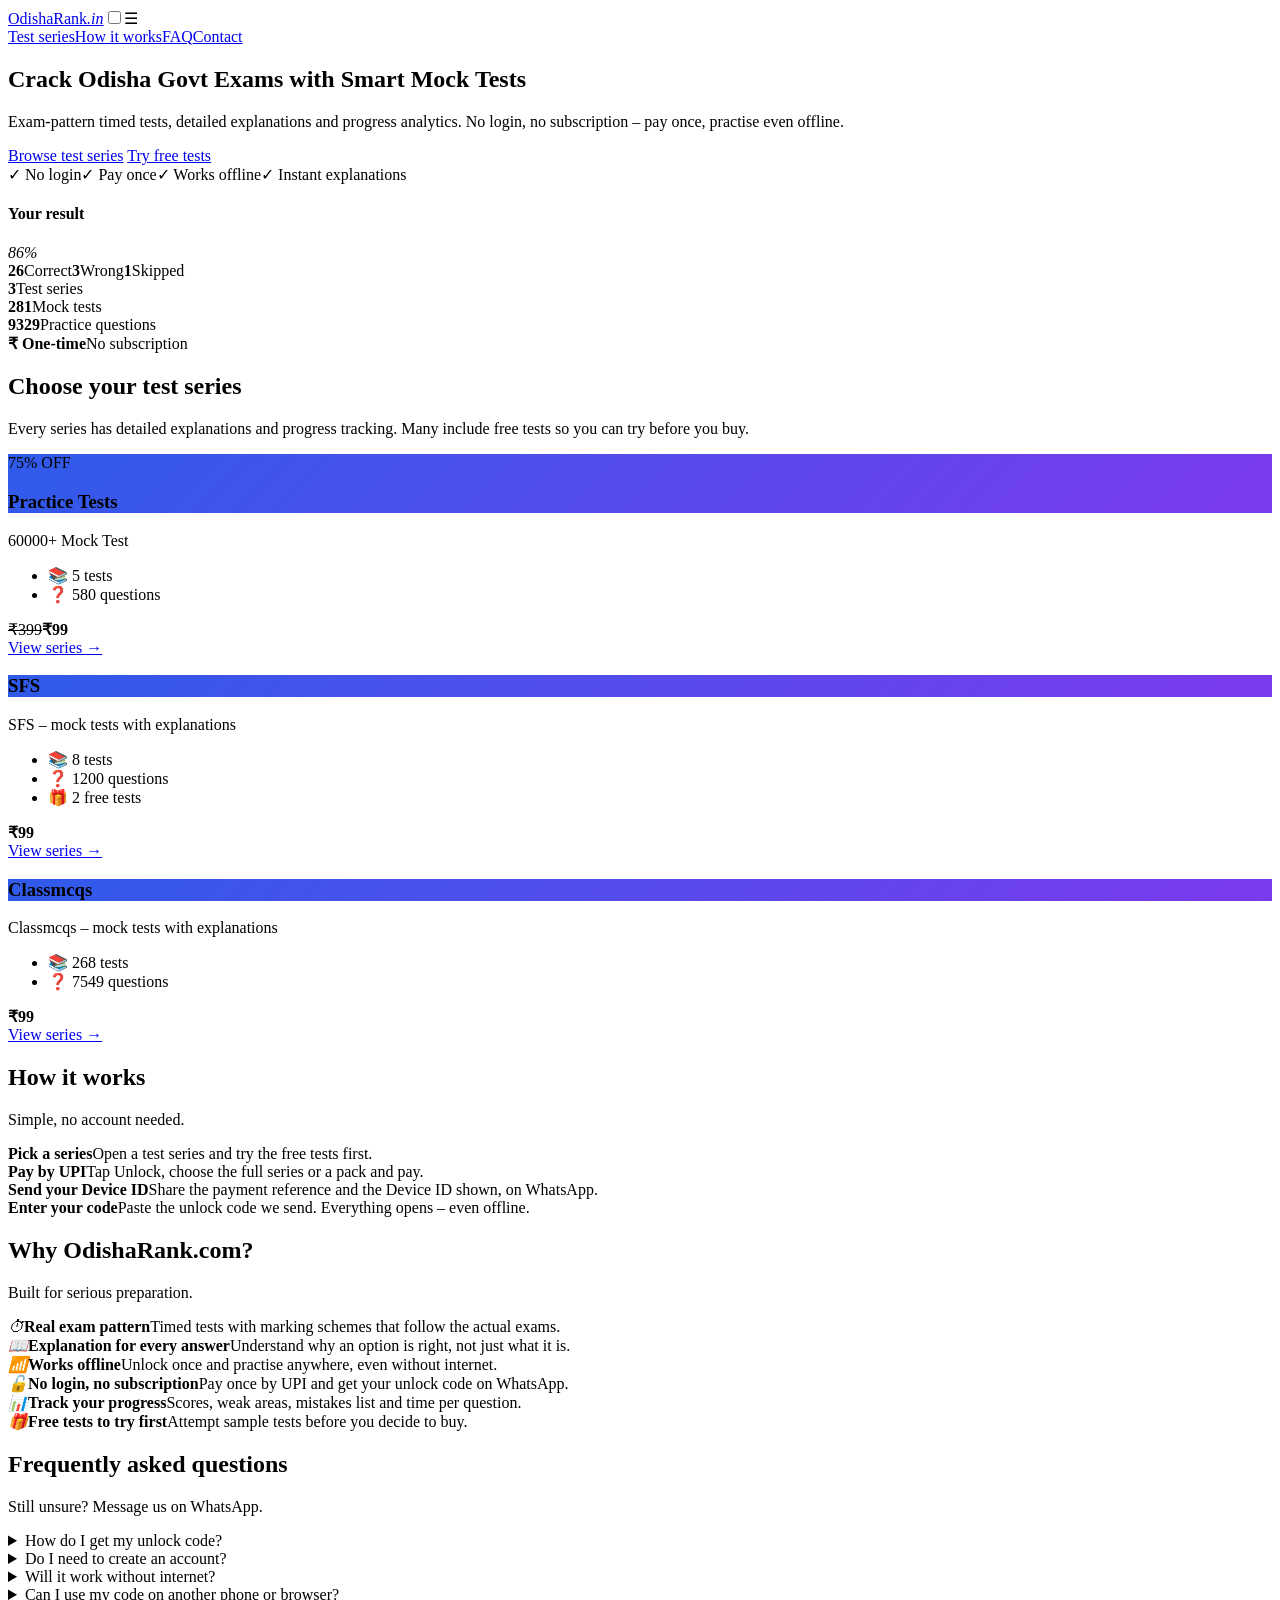
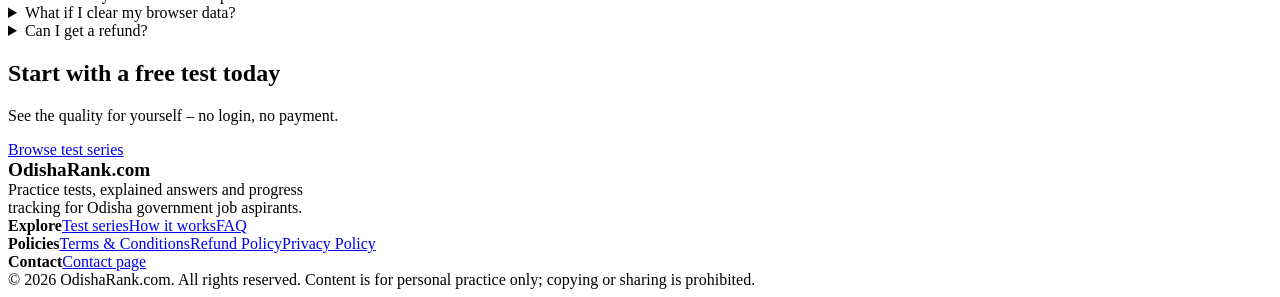
==== mocks/index.html @ e0d465cf "Create index.html" ====
<!DOCTYPE html><html lang="en"><head><meta charset="utf-8"><meta name="viewport" content="width=device-width,initial-scale=1"><title>OdishaRank.com – Mock tests for Odisha government exams</title><meta name="description" content="Exam-pattern timed tests, detailed explanations and progress analytics. No login, no subscription – pay once, practise even offline."><link rel="canonical" href="https://OdishaRank.com/"><meta property="og:title" content="OdishaRank.com – Mock tests for Odisha government exams"><meta property="og:description" content="Exam-pattern timed tests, detailed explanations and progress analytics. No login, no subscription – pay once, practise even offline."><meta property="og:type" content="website"><meta property="og:site_name" content="OdishaRank.com"><meta name="theme-color" content="#17327a"><link rel="stylesheet" href="assets/site.css"></head><body><header class="hd"><div class="wrap hdin"><a class="logo" href="index.html"><span>OdishaRank<em>.in</em></span></a><input type="checkbox" id="mn" class="mn"><label for="mn" class="burger">☰</label><nav class="nav"><a href="index.html#courses">Test series</a><a href="index.html#how">How it works</a><a href="index.html#faq">FAQ</a><a href="contact.html">Contact</a></nav></div></header><section class="hero"><div class="wrap"><div><h1>Crack Odisha Govt Exams with Smart Mock Tests</h1><p>Exam-pattern timed tests, detailed explanations and progress analytics. No login, no subscription – pay once, practise even offline.</p><a class="btn a" href="#courses">Browse test series</a> <a class="btn o" href="#courses">Try free tests</a><div class="chips"><span>✓ No login</span><span>✓ Pay once</span><span>✓ Works offline</span><span>✓ Instant explanations</span></div></div><div class="mock" aria-hidden="true"><h4>Your result</h4><div class="ring"><i>86%</i></div><div class="row"><span><b>26</b>Correct</span><span><b>3</b>Wrong</span><span><b>1</b>Skipped</span></div><div class="bars"><i style="height:50%"></i><i style="height:80%"></i><i class="x" style="height:60%"></i><i style="height:90%"></i><i style="height:40%"></i><i style="height:70%"></i><i class="x" style="height:55%"></i><i style="height:85%"></i><i style="height:65%"></i></div></div></div></section><div class="stats"><div class="wrap"><div><b>3</b><span>Test series</span></div><div><b>281</b><span>Mock tests</span></div><div><b>9329</b><span>Practice questions</span></div><div><b>₹ One-time</b><span>No subscription</span></div></div></div><section class="s" id="courses"><div class="wrap"><h2>Choose your test series</h2><p class="sub">Every series has detailed explanations and progress tracking. Many include free tests so you can try before you buy.</p><div class="grid" id="grid"><article class="bk" data-cat=""><div class="bkh" style="background:linear-gradient(135deg,#2f5bea,#7c3aed)"><div class="rib">75% OFF</div><h3>Practice Tests</h3></div><div class="bkb"><p>60000+ Mock Test</p><ul class="meta"><li>📚 5 tests</li><li>❓ 580 questions</li></ul><div class="bkf"><div class="pr"><s>₹399</s><b>₹99</b></div><a class="btn" href="tests/practice-tests.html">View series →</a></div></div></article><article class="bk" data-cat=""><div class="bkh" style="background:linear-gradient(135deg,#2f5bea,#7c3aed)"><h3>SFS</h3></div><div class="bkb"><p>SFS – mock tests with explanations</p><ul class="meta"><li>📚 8 tests</li><li>❓ 1200 questions</li><li>🎁 2 free tests</li></ul><div class="bkf"><div class="pr"><b>₹99</b></div><a class="btn" href="tests/sfs.html">View series →</a></div></div></article><article class="bk" data-cat=""><div class="bkh" style="background:linear-gradient(135deg,#2f5bea,#7c3aed)"><h3>Classmcqs</h3></div><div class="bkb"><p>Classmcqs – mock tests with explanations</p><ul class="meta"><li>📚 268 tests</li><li>❓ 7549 questions</li></ul><div class="bkf"><div class="pr"><b>₹99</b></div><a class="btn" href="tests/classmcqs.html">View series →</a></div></div></article></div></div></section><section class="s g" id="how"><div class="wrap"><h2>How it works</h2><p class="sub">Simple, no account needed.</p><div class="steps"><div class="step"><b>Pick a series</b><span>Open a test series and try the free tests first.</span></div><div class="step"><b>Pay by UPI</b><span>Tap Unlock, choose the full series or a pack and pay.</span></div><div class="step"><b>Send your Device ID</b><span>Share the payment reference and the Device ID shown, on WhatsApp.</span></div><div class="step"><b>Enter your code</b><span>Paste the unlock code we send. Everything opens – even offline.</span></div></div></div></section><section class="s"><div class="wrap"><h2>Why OdishaRank.com?</h2><p class="sub">Built for serious preparation.</p><div class="why"><div class="wy"><i>⏱</i><b>Real exam pattern</b><span>Timed tests with marking schemes that follow the actual exams.</span></div><div class="wy"><i>📖</i><b>Explanation for every answer</b><span>Understand why an option is right, not just what it is.</span></div><div class="wy"><i>📶</i><b>Works offline</b><span>Unlock once and practise anywhere, even without internet.</span></div><div class="wy"><i>🔓</i><b>No login, no subscription</b><span>Pay once by UPI and get your unlock code on WhatsApp.</span></div><div class="wy"><i>📊</i><b>Track your progress</b><span>Scores, weak areas, mistakes list and time per question.</span></div><div class="wy"><i>🎁</i><b>Free tests to try first</b><span>Attempt sample tests before you decide to buy.</span></div></div></div></section><section class="s g" id="faq"><div class="wrap" style="max-width:820px"><h2>Frequently asked questions</h2><p class="sub">Still unsure? Message us on WhatsApp.</p><details class="fq"><summary>How do I get my unlock code?</summary><p>Open a test series, tap Unlock, pay by UPI and send us the payment reference together with the Device ID shown on screen. We send your unlock code on WhatsApp.</p></details><details class="fq"><summary>Do I need to create an account?</summary><p>No. There is no login. Your progress is saved on your own device and browser.</p></details><details class="fq"><summary>Will it work without internet?</summary><p>Yes. After you unlock once, the tests work offline on that device.</p></details><details class="fq"><summary>Can I use my code on another phone or browser?</summary><p>Each code is made for one device and browser (the Device ID shown when you tap Unlock). If you change your phone, contact us on WhatsApp.</p></details><details class="fq"><summary>What if I clear my browser data?</summary><p>Your Device ID can change when browser data is cleared. Message us your new Device ID and we will help you restore access.</p></details><details class="fq"><summary>Can I get a refund?</summary><p>Please read our Refund Policy. In short: digital products are non-refundable once the code is delivered, but if a code does not work we will fix it or refund you.</p></details></div></section><section class="cta"><h2>Start with a free test today</h2><p>See the quality for yourself – no login, no payment.</p><a class="btn a" href="#courses">Browse test series</a></section><footer class="ft"><div class="wrap"><div class="cols"><div style="max-width:320px"><b style="font-size:1.2rem">OdishaRank.com</b><p style="margin:0">Practice tests, explained answers and progress tracking for Odisha government job aspirants.</p></div><div><b>Explore</b><a href="index.html#courses">Test series</a><a href="index.html#how">How it works</a><a href="index.html#faq">FAQ</a></div><div><b>Policies</b><a href="terms.html">Terms &amp; Conditions</a><a href="refund.html">Refund Policy</a><a href="privacy.html">Privacy Policy</a></div><div><b>Contact</b><a href="contact.html">Contact page</a></div></div><div class="copy">© 2026 OdishaRank.com. All rights reserved. Content is for personal practice only; copying or sharing is prohibited.</div></div></footer><script>var g=document.getElementById("cats");if(g)g.onclick=function(e){var c=e.target.getAttribute("data-c");if(c===null)return;[].forEach.call(g.children,function(b){b.className=b===e.target?"on":""});[].forEach.call(document.querySelectorAll("#grid .bk"),function(k){k.style.display=(!c||k.getAttribute("data-cat")===c)?"":"none"})};</script></body></html>
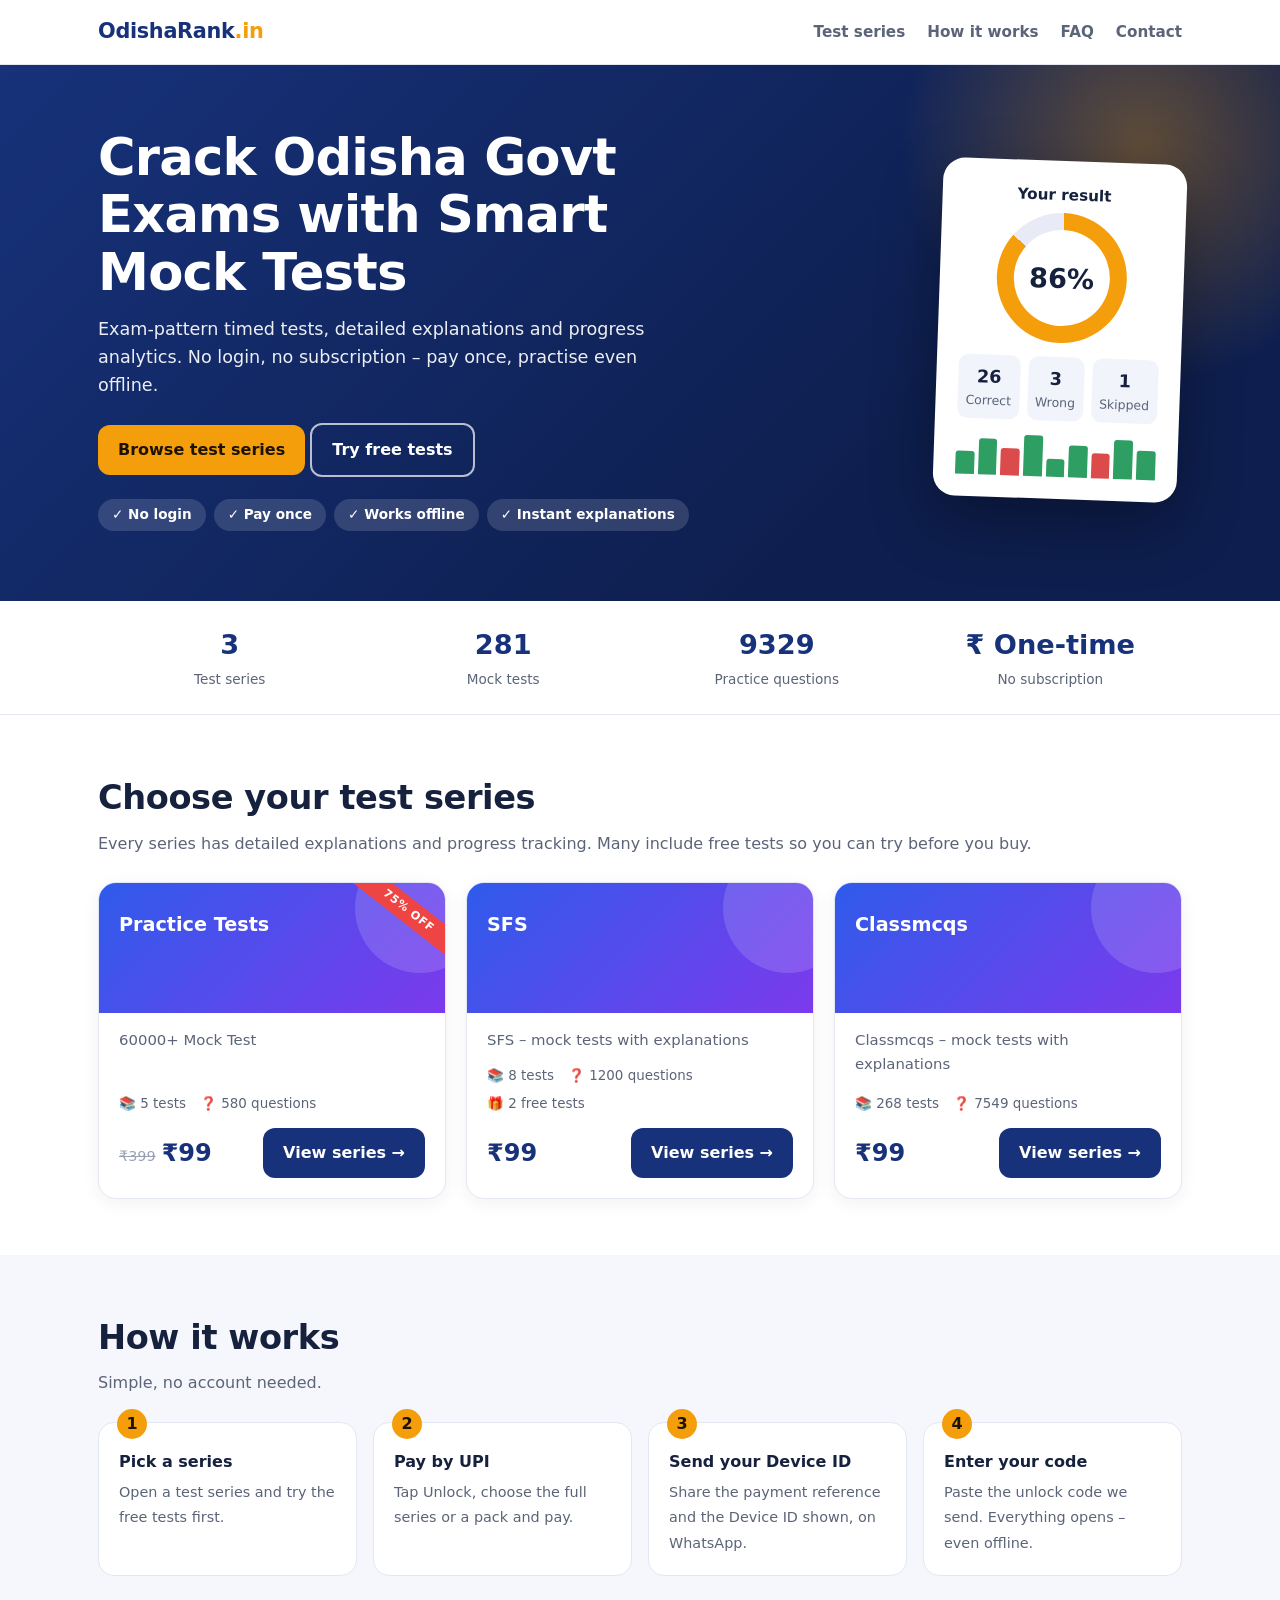
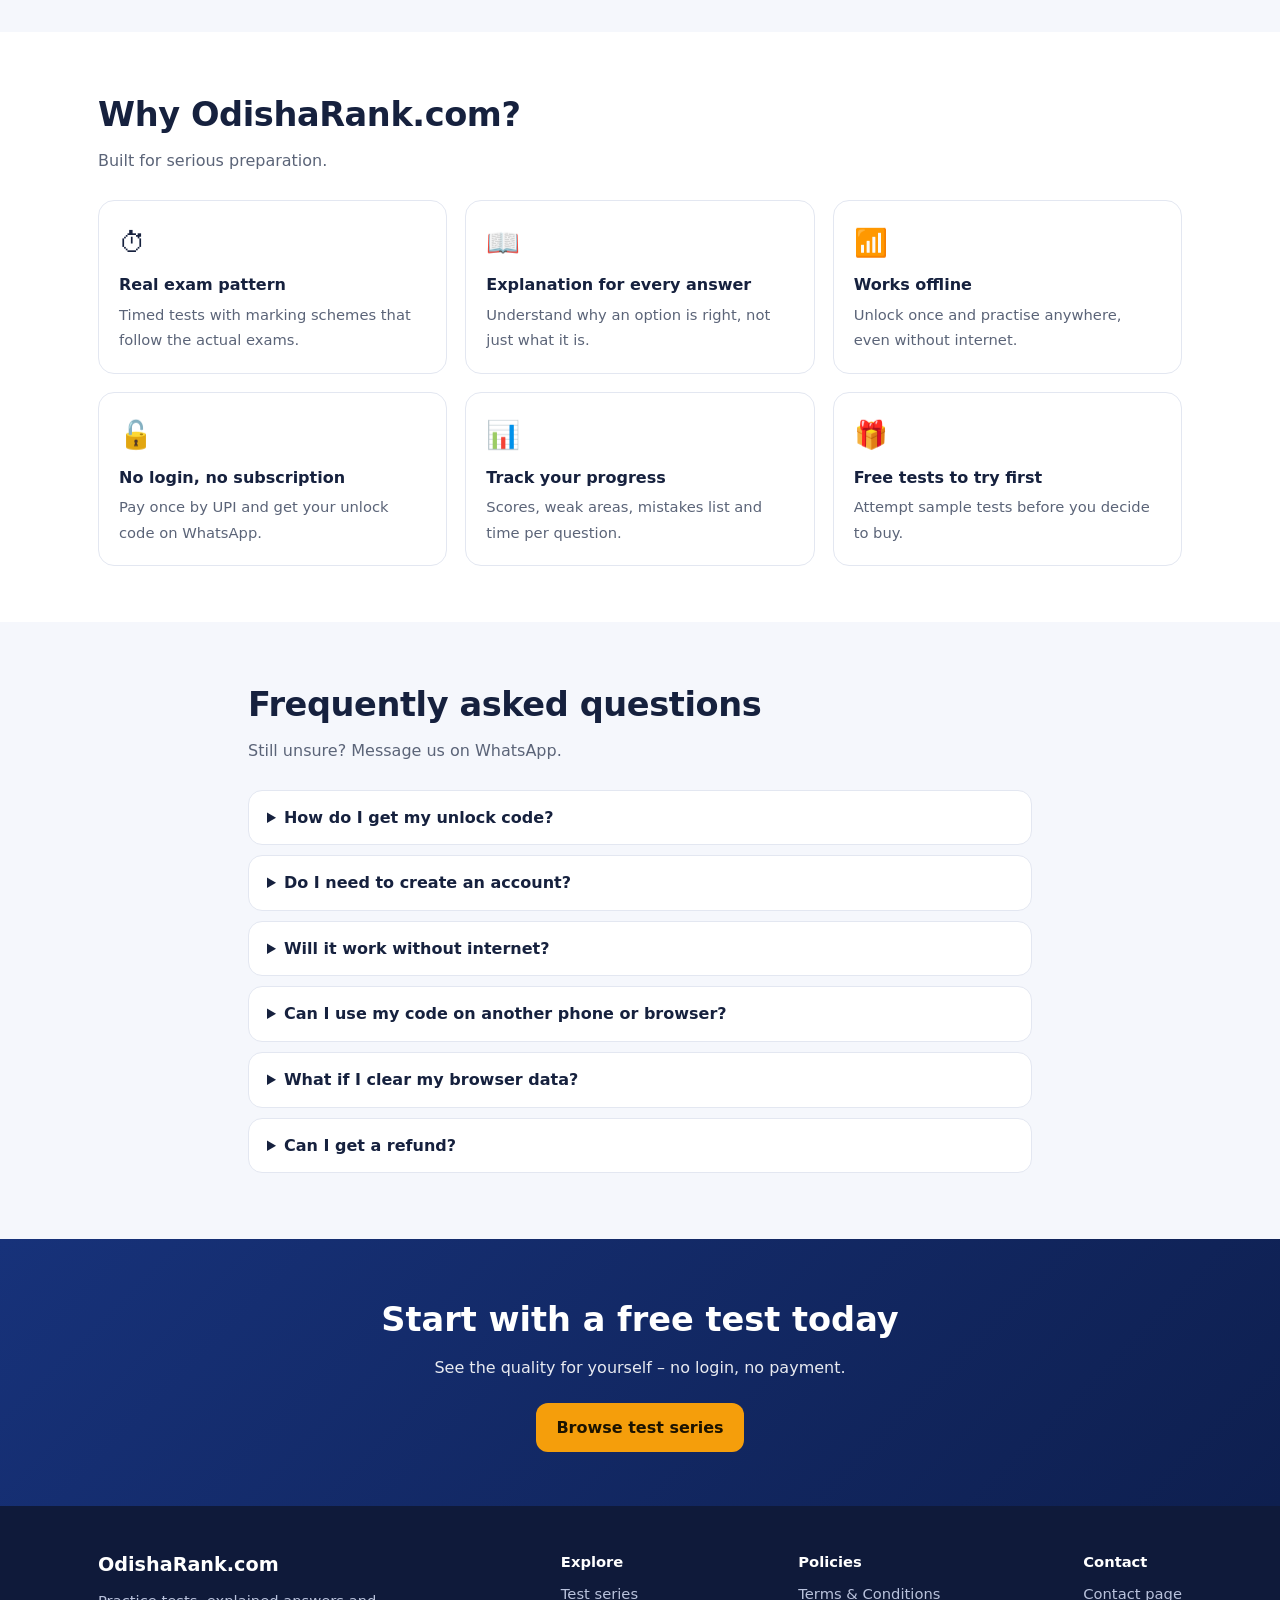
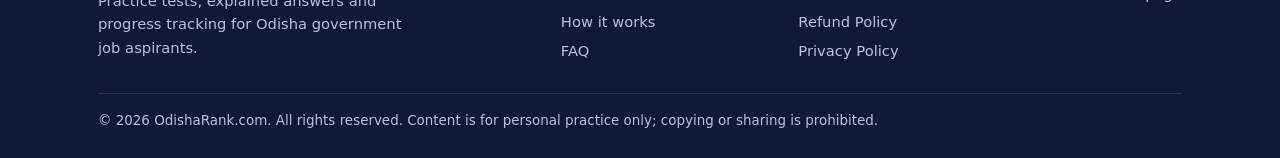
==== commit 0bde4830: "Add files via upload" ====
--- a/mocks/index.html
+++ b/mocks/index.html
@@ -1 +1 @@
-<!DOCTYPE html><html lang="en"><head><meta charset="utf-8"><meta name="viewport" content="width=device-width,initial-scale=1"><title>OdishaRank.com – Mock tests for Odisha government exams</title><meta name="description" content="Exam-pattern timed tests, detailed explanations and progress analytics. No login, no subscription – pay once, practise even offline."><link rel="canonical" href="https://OdishaRank.com/"><meta property="og:title" content="OdishaRank.com – Mock tests for Odisha government exams"><meta property="og:description" content="Exam-pattern timed tests, detailed explanations and progress analytics. No login, no subscription – pay once, practise even offline."><meta property="og:type" content="website"><meta property="og:site_name" content="OdishaRank.com"><meta name="theme-color" content="#17327a"><link rel="stylesheet" href="assets/site.css"></head><body><header class="hd"><div class="wrap hdin"><a class="logo" href="index.html"><span>OdishaRank<em>.in</em></span></a><input type="checkbox" id="mn" class="mn"><label for="mn" class="burger">☰</label><nav class="nav"><a href="index.html#courses">Test series</a><a href="index.html#how">How it works</a><a href="index.html#faq">FAQ</a><a href="contact.html">Contact</a></nav></div></header><section class="hero"><div class="wrap"><div><h1>Crack Odisha Govt Exams with Smart Mock Tests</h1><p>Exam-pattern timed tests, detailed explanations and progress analytics. No login, no subscription – pay once, practise even offline.</p><a class="btn a" href="#courses">Browse test series</a> <a class="btn o" href="#courses">Try free tests</a><div class="chips"><span>✓ No login</span><span>✓ Pay once</span><span>✓ Works offline</span><span>✓ Instant explanations</span></div></div><div class="mock" aria-hidden="true"><h4>Your result</h4><div class="ring"><i>86%</i></div><div class="row"><span><b>26</b>Correct</span><span><b>3</b>Wrong</span><span><b>1</b>Skipped</span></div><div class="bars"><i style="height:50%"></i><i style="height:80%"></i><i class="x" style="height:60%"></i><i style="height:90%"></i><i style="height:40%"></i><i style="height:70%"></i><i class="x" style="height:55%"></i><i style="height:85%"></i><i style="height:65%"></i></div></div></div></section><div class="stats"><div class="wrap"><div><b>3</b><span>Test series</span></div><div><b>281</b><span>Mock tests</span></div><div><b>9329</b><span>Practice questions</span></div><div><b>₹ One-time</b><span>No subscription</span></div></div></div><section class="s" id="courses"><div class="wrap"><h2>Choose your test series</h2><p class="sub">Every series has detailed explanations and progress tracking. Many include free tests so you can try before you buy.</p><div class="grid" id="grid"><article class="bk" data-cat=""><div class="bkh" style="background:linear-gradient(135deg,#2f5bea,#7c3aed)"><div class="rib">75% OFF</div><h3>Practice Tests</h3></div><div class="bkb"><p>60000+ Mock Test</p><ul class="meta"><li>📚 5 tests</li><li>❓ 580 questions</li></ul><div class="bkf"><div class="pr"><s>₹399</s><b>₹99</b></div><a class="btn" href="tests/practice-tests.html">View series →</a></div></div></article><article class="bk" data-cat=""><div class="bkh" style="background:linear-gradient(135deg,#2f5bea,#7c3aed)"><h3>SFS</h3></div><div class="bkb"><p>SFS – mock tests with explanations</p><ul class="meta"><li>📚 8 tests</li><li>❓ 1200 questions</li><li>🎁 2 free tests</li></ul><div class="bkf"><div class="pr"><b>₹99</b></div><a class="btn" href="tests/sfs.html">View series →</a></div></div></article><article class="bk" data-cat=""><div class="bkh" style="background:linear-gradient(135deg,#2f5bea,#7c3aed)"><h3>Classmcqs</h3></div><div class="bkb"><p>Classmcqs – mock tests with explanations</p><ul class="meta"><li>📚 268 tests</li><li>❓ 7549 questions</li></ul><div class="bkf"><div class="pr"><b>₹99</b></div><a class="btn" href="tests/classmcqs.html">View series →</a></div></div></article></div></div></section><section class="s g" id="how"><div class="wrap"><h2>How it works</h2><p class="sub">Simple, no account needed.</p><div class="steps"><div class="step"><b>Pick a series</b><span>Open a test series and try the free tests first.</span></div><div class="step"><b>Pay by UPI</b><span>Tap Unlock, choose the full series or a pack and pay.</span></div><div class="step"><b>Send your Device ID</b><span>Share the payment reference and the Device ID shown, on WhatsApp.</span></div><div class="step"><b>Enter your code</b><span>Paste the unlock code we send. Everything opens – even offline.</span></div></div></div></section><section class="s"><div class="wrap"><h2>Why OdishaRank.com?</h2><p class="sub">Built for serious preparation.</p><div class="why"><div class="wy"><i>⏱</i><b>Real exam pattern</b><span>Timed tests with marking schemes that follow the actual exams.</span></div><div class="wy"><i>📖</i><b>Explanation for every answer</b><span>Understand why an option is right, not just what it is.</span></div><div class="wy"><i>📶</i><b>Works offline</b><span>Unlock once and practise anywhere, even without internet.</span></div><div class="wy"><i>🔓</i><b>No login, no subscription</b><span>Pay once by UPI and get your unlock code on WhatsApp.</span></div><div class="wy"><i>📊</i><b>Track your progress</b><span>Scores, weak areas, mistakes list and time per question.</span></div><div class="wy"><i>🎁</i><b>Free tests to try first</b><span>Attempt sample tests before you decide to buy.</span></div></div></div></section><section class="s g" id="faq"><div class="wrap" style="max-width:820px"><h2>Frequently asked questions</h2><p class="sub">Still unsure? Message us on WhatsApp.</p><details class="fq"><summary>How do I get my unlock code?</summary><p>Open a test series, tap Unlock, pay by UPI and send us the payment reference together with the Device ID shown on screen. We send your unlock code on WhatsApp.</p></details><details class="fq"><summary>Do I need to create an account?</summary><p>No. There is no login. Your progress is saved on your own device and browser.</p></details><details class="fq"><summary>Will it work without internet?</summary><p>Yes. After you unlock once, the tests work offline on that device.</p></details><details class="fq"><summary>Can I use my code on another phone or browser?</summary><p>Each code is made for one device and browser (the Device ID shown when you tap Unlock). If you change your phone, contact us on WhatsApp.</p></details><details class="fq"><summary>What if I clear my browser data?</summary><p>Your Device ID can change when browser data is cleared. Message us your new Device ID and we will help you restore access.</p></details><details class="fq"><summary>Can I get a refund?</summary><p>Please read our Refund Policy. In short: digital products are non-refundable once the code is delivered, but if a code does not work we will fix it or refund you.</p></details></div></section><section class="cta"><h2>Start with a free test today</h2><p>See the quality for yourself – no login, no payment.</p><a class="btn a" href="#courses">Browse test series</a></section><footer class="ft"><div class="wrap"><div class="cols"><div style="max-width:320px"><b style="font-size:1.2rem">OdishaRank.com</b><p style="margin:0">Practice tests, explained answers and progress tracking for Odisha government job aspirants.</p></div><div><b>Explore</b><a href="index.html#courses">Test series</a><a href="index.html#how">How it works</a><a href="index.html#faq">FAQ</a></div><div><b>Policies</b><a href="terms.html">Terms &amp; Conditions</a><a href="refund.html">Refund Policy</a><a href="privacy.html">Privacy Policy</a></div><div><b>Contact</b><a href="contact.html">Contact page</a></div></div><div class="copy">© 2026 OdishaRank.com. All rights reserved. Content is for personal practice only; copying or sharing is prohibited.</div></div></footer><script>var g=document.getElementById("cats");if(g)g.onclick=function(e){var c=e.target.getAttribute("data-c");if(c===null)return;[].forEach.call(g.children,function(b){b.className=b===e.target?"on":""});[].forEach.call(document.querySelectorAll("#grid .bk"),function(k){k.style.display=(!c||k.getAttribute("data-cat")===c)?"":"none"})};</script></body></html>
+<!DOCTYPE html><html lang="en"><head><meta charset="utf-8"><meta name="viewport" content="width=device-width,initial-scale=1"><title>OdishaRank.com – Mock tests for Odisha government exams</title><meta name="description" content="Exam-pattern timed tests, detailed explanations and progress analytics. No login, no subscription – pay once, practise even offline."><link rel="canonical" href="https://OdishaRank.com/"><meta property="og:title" content="OdishaRank.com – Mock tests for Odisha government exams"><meta property="og:description" content="Exam-pattern timed tests, detailed explanations and progress analytics. No login, no subscription – pay once, practise even offline."><meta property="og:type" content="website"><meta property="og:site_name" content="OdishaRank.com"><meta name="theme-color" content="#17327a"><link rel="stylesheet" href="assets/site.css"></head><body><header class="hd"><div class="wrap hdin"><a class="logo" href="index.html"><span>OdishaRank<em>.in</em></span></a><input type="checkbox" id="mn" class="mn"><label for="mn" class="burger">☰</label><nav class="nav"><a href="index.html#courses">Test series</a><a href="index.html#how">How it works</a><a href="index.html#faq">FAQ</a><a href="contact.html">Contact</a></nav></div></header><section class="hero"><div class="wrap"><div><h1>Crack Odisha Govt Exams with Smart Mock Tests</h1><p>Exam-pattern timed tests, detailed explanations and progress analytics. No login, no subscription – pay once, practise even offline.</p><a class="btn a" href="#courses">Browse test series</a> <a class="btn o" href="#courses">Try free tests</a><div class="chips"><span>✓ No login</span><span>✓ Pay once</span><span>✓ Works offline</span><span>✓ Instant explanations</span></div></div><div class="mock" aria-hidden="true"><h4>Your result</h4><div class="ring"><i>86%</i></div><div class="row"><span><b>26</b>Correct</span><span><b>3</b>Wrong</span><span><b>1</b>Skipped</span></div><div class="bars"><i style="height:50%"></i><i style="height:80%"></i><i class="x" style="height:60%"></i><i style="height:90%"></i><i style="height:40%"></i><i style="height:70%"></i><i class="x" style="height:55%"></i><i style="height:85%"></i><i style="height:65%"></i></div></div></div></section><div class="stats"><div class="wrap"><div><b>3</b><span>Test series</span></div><div><b>281</b><span>Mock tests</span></div><div><b>9329</b><span>Practice questions</span></div><div><b>₹ One-time</b><span>No subscription</span></div></div></div><section class="s" id="courses"><div class="wrap"><h2>Choose your test series</h2><p class="sub">Every series has detailed explanations and progress tracking. Many include free tests so you can try before you buy.</p><div class="grid" id="grid"><article class="bk" data-cat=""><div class="bkh" style="background:linear-gradient(135deg,#2f5bea,#7c3aed)"><div class="rib">75% OFF</div><h3>Practice Tests</h3></div><div class="bkb"><p>60000+ Mock Test</p><ul class="meta"><li>📚 5 tests</li><li>❓ 580 questions</li></ul><div class="bkf"><div class="pr"><s>₹399</s><b>₹99</b></div><a class="btn" href="tests/practice-tests.html">View series →</a></div></div></article><article class="bk" data-cat=""><div class="bkh" style="background:linear-gradient(135deg,#2f5bea,#7c3aed)"><h3>SFS</h3></div><div class="bkb"><p>SFS – mock tests with explanations</p><ul class="meta"><li>📚 8 tests</li><li>❓ 1200 questions</li><li>🎁 2 free tests</li></ul><div class="bkf"><div class="pr"><b>₹99</b></div><a class="btn" href="tests/sfs.html">View series →</a></div></div></article><article class="bk" data-cat=""><div class="bkh" style="background:linear-gradient(135deg,#2f5bea,#7c3aed)"><h3>Classmcqs</h3></div><div class="bkb"><p>Classmcqs – mock tests with explanations</p><ul class="meta"><li>📚 268 tests</li><li>❓ 7549 questions</li></ul><div class="bkf"><div class="pr"><b>₹99</b></div><a class="btn" href="tests/classmcqs.html">View series →</a></div></div></article></div></div></section><section class="s g" id="how"><div class="wrap"><h2>How it works</h2><p class="sub">Simple, no account needed.</p><div class="steps"><div class="step"><b>Pick a series</b><span>Open a test series and try the free tests first.</span></div><div class="step"><b>Pay by UPI</b><span>Tap Unlock, choose the full series or a pack and pay.</span></div><div class="step"><b>Send your Device ID</b><span>Share the payment reference and the Device ID shown, on WhatsApp.</span></div><div class="step"><b>Enter your code</b><span>Paste the unlock code we send. Everything opens – even offline.</span></div></div></div></section><section class="s"><div class="wrap"><h2>Why OdishaRank.com?</h2><p class="sub">Built for serious preparation.</p><div class="why"><div class="wy"><i>⏱</i><b>Real exam pattern</b><span>Timed tests with marking schemes that follow the actual exams.</span></div><div class="wy"><i>📖</i><b>Explanation for every answer</b><span>Understand why an option is right, not just what it is.</span></div><div class="wy"><i>📶</i><b>Works offline</b><span>Unlock once and practise anywhere, even without internet.</span></div><div class="wy"><i>🔓</i><b>No login, no subscription</b><span>Pay once by UPI and get your unlock code on WhatsApp.</span></div><div class="wy"><i>📊</i><b>Track your progress</b><span>Scores, weak areas, mistakes list and time per question.</span></div><div class="wy"><i>🎁</i><b>Free tests to try first</b><span>Attempt sample tests before you decide to buy.</span></div></div></div></section><section class="s g" id="faq"><div class="wrap" style="max-width:820px"><h2>Frequently asked questions</h2><p class="sub">Still unsure? Message us on WhatsApp.</p><details class="fq"><summary>How do I get my unlock code?</summary><p>Open a test series, tap Unlock, pay by UPI and send us the payment reference together with the Device ID shown on screen. We send your unlock code on WhatsApp.</p></details><details class="fq"><summary>Do I need to create an account?</summary><p>No. There is no login. Your progress is saved on your own device and browser.</p></details><details class="fq"><summary>Will it work without internet?</summary><p>Yes. After you unlock once, the tests work offline on that device.</p></details><details class="fq"><summary>Can I use my code on another phone or browser?</summary><p>Each code is made for one device and browser (the Device ID shown when you tap Unlock). If you change your phone, contact us on WhatsApp.</p></details><details class="fq"><summary>What if I clear my browser data?</summary><p>Your Device ID can change when browser data is cleared. Message us your new Device ID and we will help you restore access.</p></details><details class="fq"><summary>Can I get a refund?</summary><p>Please read our Refund Policy. In short: digital products are non-refundable once the code is delivered, but if a code does not work we will fix it or refund you.</p></details></div></section><section class="cta"><h2>Start with a free test today</h2><p>See the quality for yourself – no login, no payment.</p><a class="btn a" href="#courses">Browse test series</a></section><footer class="ft"><div class="wrap"><div class="cols"><div style="max-width:320px"><b style="font-size:1.2rem">OdishaRank.com</b><p style="margin:0">Practice tests, explained answers and progress tracking for Odisha government job aspirants.</p></div><div><b>Explore</b><a href="index.html#courses">Test series</a><a href="index.html#how">How it works</a><a href="index.html#faq">FAQ</a></div><div><b>Policies</b><a href="terms.html">Terms &amp; Conditions</a><a href="refund.html">Refund Policy</a><a href="privacy.html">Privacy Policy</a></div><div><b>Contact</b><a href="contact.html">Contact page</a></div></div><div class="copy">© 2026 OdishaRank.com. All rights reserved. Content is for personal practice only; copying or sharing is prohibited.</div></div></footer><script>var g=document.getElementById("cats");if(g)g.onclick=function(e){var c=e.target.getAttribute("data-c");if(c===null)return;[].forEach.call(g.children,function(b){b.className=b===e.target?"on":""});[].forEach.call(document.querySelectorAll("#grid .bk"),function(k){k.style.display=(!c||k.getAttribute("data-cat")===c)?"":"none"})};</script></body></html>
--- a/mocks/assets/site.css
+++ b/mocks/assets/site.css
@@ -0,0 +1 @@
+:root{--p:#17327a;--a:#f59e0b;--ink:#16213e;--mut:#5b6478;--bg:#f5f7fc;--line:#e3e7f1}*{box-sizing:border-box}html{scroll-behavior:smooth}body{margin:0;font:16px/1.6 system-ui,-apple-system,"Segoe UI",Roboto,"Noto Sans Oriya","Nirmala UI",sans-serif;color:var(--ink);background:#fff}a{color:inherit}img{max-width:100%}.wrap{max-width:1120px;margin:0 auto;padding:0 18px}.btn{display:inline-block;border:0;border-radius:12px;padding:12px 20px;font:inherit;font-weight:700;text-decoration:none;cursor:pointer;background:var(--p);color:#fff;text-align:center}.btn.a{background:var(--a);color:#1c1300}.btn.o{background:transparent;border:2px solid rgba(255,255,255,.7);color:#fff}.btn.s{padding:8px 14px;font-size:.88rem}.btn:hover{filter:brightness(1.08)}.hd{position:sticky;top:0;z-index:20;background:rgba(255,255,255,.94);backdrop-filter:blur(8px);border-bottom:1px solid var(--line)}.hdin{display:flex;align-items:center;gap:20px;height:64px}.logo{display:flex;align-items:center;gap:8px;text-decoration:none;font-weight:800;font-size:1.3rem;letter-spacing:-.3px;color:var(--p)}.logo img{height:36px}.logo em{font-style:normal;color:var(--a)}.nav{display:flex;gap:22px;margin-left:auto;align-items:center}.nav a{text-decoration:none;font-weight:600;font-size:.95rem;color:var(--mut)}.nav a:hover{color:var(--p)}.mn,.burger{display:none}@media(max-width:760px){.burger{display:block;margin-left:auto;font-size:1.6rem;cursor:pointer;line-height:1}.nav{display:none;position:absolute;top:64px;left:0;right:0;background:#fff;flex-direction:column;align-items:stretch;padding:12px 18px 18px;border-bottom:1px solid var(--line);gap:14px}.mn:checked~.nav{display:flex}.hdin{position:relative}}.hero{position:relative;overflow:hidden;color:#fff;background:linear-gradient(135deg,var(--p),#0e1f4f 70%)}.hero:before{content:"";position:absolute;width:520px;height:520px;border-radius:50%;right:-120px;top:-180px;background:radial-gradient(circle,rgba(245,158,11,.35),transparent 65%)}.hero .wrap{position:relative;display:grid;grid-template-columns:1.15fr .85fr;gap:36px;align-items:center;padding:64px 18px 70px}.hero h1{font-size:clamp(2rem,5vw,3.2rem);line-height:1.12;margin:0 0 14px;letter-spacing:-.8px}.hero p{font-size:1.1rem;opacity:.92;margin:0 0 24px;max-width:560px}.chips{display:flex;gap:8px;flex-wrap:wrap;margin-top:22px}.chips span{background:rgba(255,255,255,.14);border-radius:99px;padding:5px 14px;font-size:.85rem;font-weight:600}.mock{background:#fff;color:var(--ink);border-radius:22px;padding:22px;box-shadow:0 24px 60px rgba(0,0,0,.35);transform:rotate(2deg);max-width:360px;margin-left:auto}.mock .ring{width:130px;height:130px;border-radius:50%;margin:6px auto 14px;background:conic-gradient(var(--a) 0 86%,#e8ebf5 0);display:grid;place-items:center}.mock .ring i{font-style:normal;width:96px;height:96px;border-radius:50%;background:#fff;display:grid;place-items:center;font-weight:800;font-size:1.7rem}.mock .row{display:flex;gap:8px;margin:8px 0}.mock .row span{flex:1;background:#f1f4fb;border-radius:10px;padding:8px;text-align:center;font-size:.78rem;color:var(--mut)}.mock .row b{display:block;font-size:1.1rem;color:var(--ink)}.mock .bars{display:flex;align-items:flex-end;gap:4px;height:46px;margin-top:10px}.mock .bars i{flex:1;background:#2f9e63;border-radius:3px 3px 0 0}.mock .bars i.x{background:#dc4b4b}.mock h4{margin:0;text-align:center;font-size:.95rem}@media(max-width:860px){.hero .wrap{grid-template-columns:1fr;padding:44px 18px 50px}.mock{margin:0 auto;transform:none}}.stats{background:#fff;border-bottom:1px solid var(--line)}.stats .wrap{display:grid;grid-template-columns:repeat(4,1fr);gap:10px;padding:22px 18px;text-align:center}.stats b{display:block;font-size:1.7rem;color:var(--p)}.stats span{font-size:.85rem;color:var(--mut)}@media(max-width:640px){.stats .wrap{grid-template-columns:repeat(2,1fr)}}section.s{padding:56px 0}section.s.g{background:var(--bg)}.s h2{font-size:clamp(1.5rem,3.4vw,2.1rem);margin:0 0 6px;letter-spacing:-.4px}.s .sub{color:var(--mut);margin:0 0 26px}.cats{display:flex;gap:8px;flex-wrap:wrap;margin:0 0 22px}.cats button{border:1px solid var(--line);background:#fff;border-radius:99px;padding:7px 16px;font:inherit;font-weight:600;font-size:.9rem;cursor:pointer;color:var(--mut)}.cats button.on{background:var(--p);color:#fff;border-color:var(--p)}.grid{display:grid;grid-template-columns:repeat(auto-fill,minmax(300px,1fr));gap:20px}.bk{background:#fff;border:1px solid var(--line);border-radius:18px;overflow:hidden;display:flex;flex-direction:column;box-shadow:0 4px 18px rgba(20,33,61,.06);transition:transform .15s,box-shadow .15s}.bk:hover{transform:translateY(-3px);box-shadow:0 12px 30px rgba(20,33,61,.14)}.bkh{position:relative;padding:20px 20px 22px;color:#fff;min-height:130px;overflow:hidden}.bkh:after{content:"";position:absolute;right:-40px;top:-40px;width:130px;height:130px;border-radius:50%;background:rgba(255,255,255,.14)}.bkh h3{margin:10px 0 0;font-size:1.2rem;line-height:1.3;position:relative;z-index:1}.tag{display:inline-block;background:rgba(255,255,255,.22);border-radius:99px;padding:2px 11px;font-size:.74rem;font-weight:800;letter-spacing:.6px;text-transform:uppercase;position:relative;z-index:1}.rib{position:absolute;top:16px;right:-34px;transform:rotate(38deg);background:#ef4444;color:#fff;font-size:.7rem;font-weight:800;padding:3px 40px;letter-spacing:.8px;z-index:2}.bkb{padding:16px 20px 20px;display:flex;flex-direction:column;flex:1}.bkb p{margin:0 0 12px;color:var(--mut);font-size:.93rem;flex:1}.meta{list-style:none;padding:0;margin:0 0 14px;display:flex;gap:6px 14px;flex-wrap:wrap;font-size:.84rem;color:var(--mut)}.bkf{display:flex;align-items:center;justify-content:space-between;gap:10px}.pr s{color:#9aa1b4;font-size:.9rem;margin-right:6px}.pr b{font-size:1.5rem;color:var(--p)}.steps{display:grid;grid-template-columns:repeat(4,1fr);gap:16px;counter-reset:st}.step{background:#fff;border:1px solid var(--line);border-radius:16px;padding:20px;position:relative}.step:before{counter-increment:st;content:counter(st);position:absolute;top:-14px;left:18px;width:30px;height:30px;border-radius:50%;background:var(--a);color:#1c1300;font-weight:800;display:grid;place-items:center}.step b{display:block;margin:6px 0 4px}.step span{color:var(--mut);font-size:.9rem}@media(max-width:860px){.steps{grid-template-columns:repeat(2,1fr)}}@media(max-width:520px){.steps{grid-template-columns:1fr}}.why{display:grid;grid-template-columns:repeat(auto-fill,minmax(280px,1fr));gap:18px}.wy{background:#fff;border:1px solid var(--line);border-radius:16px;padding:20px}.wy i{font-style:normal;font-size:1.7rem;display:block;margin-bottom:8px}.wy b{display:block;margin-bottom:4px}.wy span{color:var(--mut);font-size:.92rem}.tm{display:grid;grid-template-columns:repeat(auto-fill,minmax(280px,1fr));gap:18px}.tm blockquote{margin:0;background:#fff;border:1px solid var(--line);border-radius:16px;padding:20px;font-size:.95rem}.tm cite{display:block;margin-top:10px;font-style:normal;font-weight:700;color:var(--p)}details.fq{background:#fff;border:1px solid var(--line);border-radius:14px;padding:14px 18px;margin-bottom:10px}details.fq summary{cursor:pointer;font-weight:700}details.fq p{margin:10px 0 0;color:var(--mut)}.cta{background:linear-gradient(135deg,var(--p),#0e1f4f);color:#fff;text-align:center;padding:54px 18px}.cta h2{margin:0 0 8px;font-size:clamp(1.5rem,3.4vw,2.1rem)}.cta p{margin:0 0 22px;opacity:.9}footer.ft{background:#0f1a3a;color:#b9c2dc;padding:44px 0 26px;font-size:.92rem}footer.ft .cols{display:flex;gap:36px;flex-wrap:wrap;justify-content:space-between}footer.ft b{color:#fff;display:block;margin-bottom:8px}footer.ft a{display:block;text-decoration:none;margin:5px 0}footer.ft a:hover{color:#fff}.copy{border-top:1px solid rgba(255,255,255,.12);margin-top:26px;padding-top:16px;font-size:.84rem}.doc{max-width:780px;margin:0 auto;padding:44px 18px 60px}.doc h1{margin:0 0 6px;font-size:2rem;letter-spacing:-.4px}.doc .upd{color:var(--mut);font-size:.88rem;margin-bottom:22px}.doc p{margin:0 0 14px}.wafab{position:fixed;right:16px;bottom:16px;z-index:30;width:56px;height:56px;border-radius:50%;background:#25d366;color:#fff;display:grid;place-items:center;font-size:1.8rem;text-decoration:none;box-shadow:0 8px 22px rgba(0,0,0,.3)}
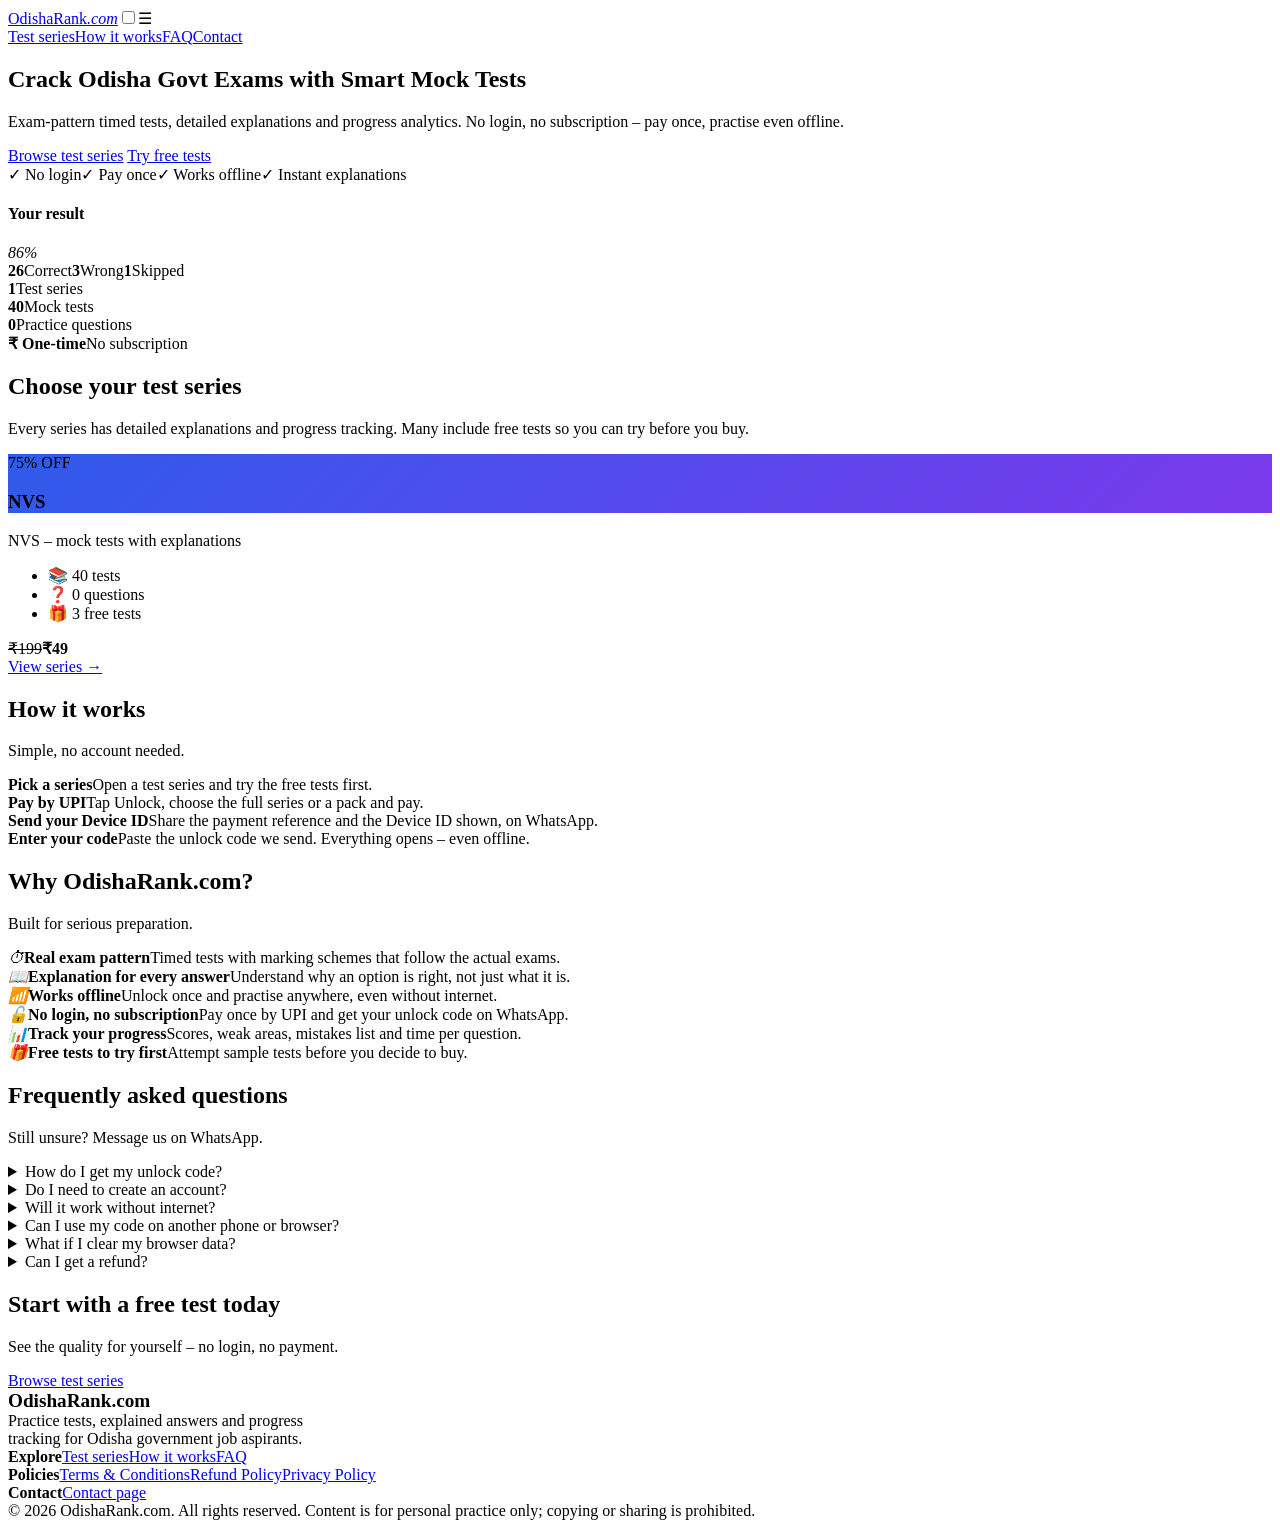
==== commit d653a68e: "Create index.html" ====
--- a/mocks/index.html
+++ b/mocks/index.html
@@ -1 +1 @@
-<!DOCTYPE html><html lang="en"><head><meta charset="utf-8"><meta name="viewport" content="width=device-width,initial-scale=1"><title>OdishaRank.com – Mock tests for Odisha government exams</title><meta name="description" content="Exam-pattern timed tests, detailed explanations and progress analytics. No login, no subscription – pay once, practise even offline."><link rel="canonical" href="https://OdishaRank.com/"><meta property="og:title" content="OdishaRank.com – Mock tests for Odisha government exams"><meta property="og:description" content="Exam-pattern timed tests, detailed explanations and progress analytics. No login, no subscription – pay once, practise even offline."><meta property="og:type" content="website"><meta property="og:site_name" content="OdishaRank.com"><meta name="theme-color" content="#17327a"><link rel="stylesheet" href="assets/site.css"></head><body><header class="hd"><div class="wrap hdin"><a class="logo" href="index.html"><span>OdishaRank<em>.in</em></span></a><input type="checkbox" id="mn" class="mn"><label for="mn" class="burger">☰</label><nav class="nav"><a href="index.html#courses">Test series</a><a href="index.html#how">How it works</a><a href="index.html#faq">FAQ</a><a href="contact.html">Contact</a></nav></div></header><section class="hero"><div class="wrap"><div><h1>Crack Odisha Govt Exams with Smart Mock Tests</h1><p>Exam-pattern timed tests, detailed explanations and progress analytics. No login, no subscription – pay once, practise even offline.</p><a class="btn a" href="#courses">Browse test series</a> <a class="btn o" href="#courses">Try free tests</a><div class="chips"><span>✓ No login</span><span>✓ Pay once</span><span>✓ Works offline</span><span>✓ Instant explanations</span></div></div><div class="mock" aria-hidden="true"><h4>Your result</h4><div class="ring"><i>86%</i></div><div class="row"><span><b>26</b>Correct</span><span><b>3</b>Wrong</span><span><b>1</b>Skipped</span></div><div class="bars"><i style="height:50%"></i><i style="height:80%"></i><i class="x" style="height:60%"></i><i style="height:90%"></i><i style="height:40%"></i><i style="height:70%"></i><i class="x" style="height:55%"></i><i style="height:85%"></i><i style="height:65%"></i></div></div></div></section><div class="stats"><div class="wrap"><div><b>3</b><span>Test series</span></div><div><b>281</b><span>Mock tests</span></div><div><b>9329</b><span>Practice questions</span></div><div><b>₹ One-time</b><span>No subscription</span></div></div></div><section class="s" id="courses"><div class="wrap"><h2>Choose your test series</h2><p class="sub">Every series has detailed explanations and progress tracking. Many include free tests so you can try before you buy.</p><div class="grid" id="grid"><article class="bk" data-cat=""><div class="bkh" style="background:linear-gradient(135deg,#2f5bea,#7c3aed)"><div class="rib">75% OFF</div><h3>Practice Tests</h3></div><div class="bkb"><p>60000+ Mock Test</p><ul class="meta"><li>📚 5 tests</li><li>❓ 580 questions</li></ul><div class="bkf"><div class="pr"><s>₹399</s><b>₹99</b></div><a class="btn" href="tests/practice-tests.html">View series →</a></div></div></article><article class="bk" data-cat=""><div class="bkh" style="background:linear-gradient(135deg,#2f5bea,#7c3aed)"><h3>SFS</h3></div><div class="bkb"><p>SFS – mock tests with explanations</p><ul class="meta"><li>📚 8 tests</li><li>❓ 1200 questions</li><li>🎁 2 free tests</li></ul><div class="bkf"><div class="pr"><b>₹99</b></div><a class="btn" href="tests/sfs.html">View series →</a></div></div></article><article class="bk" data-cat=""><div class="bkh" style="background:linear-gradient(135deg,#2f5bea,#7c3aed)"><h3>Classmcqs</h3></div><div class="bkb"><p>Classmcqs – mock tests with explanations</p><ul class="meta"><li>📚 268 tests</li><li>❓ 7549 questions</li></ul><div class="bkf"><div class="pr"><b>₹99</b></div><a class="btn" href="tests/classmcqs.html">View series →</a></div></div></article></div></div></section><section class="s g" id="how"><div class="wrap"><h2>How it works</h2><p class="sub">Simple, no account needed.</p><div class="steps"><div class="step"><b>Pick a series</b><span>Open a test series and try the free tests first.</span></div><div class="step"><b>Pay by UPI</b><span>Tap Unlock, choose the full series or a pack and pay.</span></div><div class="step"><b>Send your Device ID</b><span>Share the payment reference and the Device ID shown, on WhatsApp.</span></div><div class="step"><b>Enter your code</b><span>Paste the unlock code we send. Everything opens – even offline.</span></div></div></div></section><section class="s"><div class="wrap"><h2>Why OdishaRank.com?</h2><p class="sub">Built for serious preparation.</p><div class="why"><div class="wy"><i>⏱</i><b>Real exam pattern</b><span>Timed tests with marking schemes that follow the actual exams.</span></div><div class="wy"><i>📖</i><b>Explanation for every answer</b><span>Understand why an option is right, not just what it is.</span></div><div class="wy"><i>📶</i><b>Works offline</b><span>Unlock once and practise anywhere, even without internet.</span></div><div class="wy"><i>🔓</i><b>No login, no subscription</b><span>Pay once by UPI and get your unlock code on WhatsApp.</span></div><div class="wy"><i>📊</i><b>Track your progress</b><span>Scores, weak areas, mistakes list and time per question.</span></div><div class="wy"><i>🎁</i><b>Free tests to try first</b><span>Attempt sample tests before you decide to buy.</span></div></div></div></section><section class="s g" id="faq"><div class="wrap" style="max-width:820px"><h2>Frequently asked questions</h2><p class="sub">Still unsure? Message us on WhatsApp.</p><details class="fq"><summary>How do I get my unlock code?</summary><p>Open a test series, tap Unlock, pay by UPI and send us the payment reference together with the Device ID shown on screen. We send your unlock code on WhatsApp.</p></details><details class="fq"><summary>Do I need to create an account?</summary><p>No. There is no login. Your progress is saved on your own device and browser.</p></details><details class="fq"><summary>Will it work without internet?</summary><p>Yes. After you unlock once, the tests work offline on that device.</p></details><details class="fq"><summary>Can I use my code on another phone or browser?</summary><p>Each code is made for one device and browser (the Device ID shown when you tap Unlock). If you change your phone, contact us on WhatsApp.</p></details><details class="fq"><summary>What if I clear my browser data?</summary><p>Your Device ID can change when browser data is cleared. Message us your new Device ID and we will help you restore access.</p></details><details class="fq"><summary>Can I get a refund?</summary><p>Please read our Refund Policy. In short: digital products are non-refundable once the code is delivered, but if a code does not work we will fix it or refund you.</p></details></div></section><section class="cta"><h2>Start with a free test today</h2><p>See the quality for yourself – no login, no payment.</p><a class="btn a" href="#courses">Browse test series</a></section><footer class="ft"><div class="wrap"><div class="cols"><div style="max-width:320px"><b style="font-size:1.2rem">OdishaRank.com</b><p style="margin:0">Practice tests, explained answers and progress tracking for Odisha government job aspirants.</p></div><div><b>Explore</b><a href="index.html#courses">Test series</a><a href="index.html#how">How it works</a><a href="index.html#faq">FAQ</a></div><div><b>Policies</b><a href="terms.html">Terms &amp; Conditions</a><a href="refund.html">Refund Policy</a><a href="privacy.html">Privacy Policy</a></div><div><b>Contact</b><a href="contact.html">Contact page</a></div></div><div class="copy">© 2026 OdishaRank.com. All rights reserved. Content is for personal practice only; copying or sharing is prohibited.</div></div></footer><script>var g=document.getElementById("cats");if(g)g.onclick=function(e){var c=e.target.getAttribute("data-c");if(c===null)return;[].forEach.call(g.children,function(b){b.className=b===e.target?"on":""});[].forEach.call(document.querySelectorAll("#grid .bk"),function(k){k.style.display=(!c||k.getAttribute("data-cat")===c)?"":"none"})};</script></body></html>+<!DOCTYPE html><html lang="en"><head><meta charset="utf-8"><meta name="viewport" content="width=device-width,initial-scale=1"><title>OdishaRank.com – Mock tests for Odisha government exams</title><meta name="description" content="Exam-pattern timed tests, detailed explanations and progress analytics. No login, no subscription – pay once, practise even offline."><link rel="canonical" href="https://odisharank.com/"><meta property="og:title" content="OdishaRank.com – Mock tests for Odisha government exams"><meta property="og:description" content="Exam-pattern timed tests, detailed explanations and progress analytics. No login, no subscription – pay once, practise even offline."><meta property="og:type" content="website"><meta property="og:site_name" content="OdishaRank.com"><meta name="theme-color" content="#17327a"><link rel="stylesheet" href="assets/site.css"></head><body><header class="hd"><div class="wrap hdin"><a class="logo" href="index.html"><span>OdishaRank<em>.com</em></span></a><input type="checkbox" id="mn" class="mn"><label for="mn" class="burger">☰</label><nav class="nav"><a href="index.html#courses">Test series</a><a href="index.html#how">How it works</a><a href="index.html#faq">FAQ</a><a href="contact.html">Contact</a></nav></div></header><section class="hero"><div class="wrap"><div><h1>Crack Odisha Govt Exams with Smart Mock Tests</h1><p>Exam-pattern timed tests, detailed explanations and progress analytics. No login, no subscription – pay once, practise even offline.</p><a class="btn a" href="#courses">Browse test series</a> <a class="btn o" href="#courses">Try free tests</a><div class="chips"><span>✓ No login</span><span>✓ Pay once</span><span>✓ Works offline</span><span>✓ Instant explanations</span></div></div><div class="mock" aria-hidden="true"><h4>Your result</h4><div class="ring"><i>86%</i></div><div class="row"><span><b>26</b>Correct</span><span><b>3</b>Wrong</span><span><b>1</b>Skipped</span></div><div class="bars"><i style="height:50%"></i><i style="height:80%"></i><i class="x" style="height:60%"></i><i style="height:90%"></i><i style="height:40%"></i><i style="height:70%"></i><i class="x" style="height:55%"></i><i style="height:85%"></i><i style="height:65%"></i></div></div></div></section><div class="stats"><div class="wrap"><div><b>1</b><span>Test series</span></div><div><b>40</b><span>Mock tests</span></div><div><b>0</b><span>Practice questions</span></div><div><b>₹ One-time</b><span>No subscription</span></div></div></div><section class="s" id="courses"><div class="wrap"><h2>Choose your test series</h2><p class="sub">Every series has detailed explanations and progress tracking. Many include free tests so you can try before you buy.</p><div class="grid" id="grid"><article class="bk" data-cat=""><div class="bkh" style="background:linear-gradient(135deg,#2f5bea,#7c3aed)"><div class="rib">75% OFF</div><h3>NVS</h3></div><div class="bkb"><p>NVS – mock tests with explanations</p><ul class="meta"><li>📚 40 tests</li><li>❓ 0 questions</li><li>🎁 3 free tests</li></ul><div class="bkf"><div class="pr"><s>₹199</s><b>₹49</b></div><a class="btn" href="tests/nvs.html">View series →</a></div></div></article></div></div></section><section class="s g" id="how"><div class="wrap"><h2>How it works</h2><p class="sub">Simple, no account needed.</p><div class="steps"><div class="step"><b>Pick a series</b><span>Open a test series and try the free tests first.</span></div><div class="step"><b>Pay by UPI</b><span>Tap Unlock, choose the full series or a pack and pay.</span></div><div class="step"><b>Send your Device ID</b><span>Share the payment reference and the Device ID shown, on WhatsApp.</span></div><div class="step"><b>Enter your code</b><span>Paste the unlock code we send. Everything opens – even offline.</span></div></div></div></section><section class="s"><div class="wrap"><h2>Why OdishaRank.com?</h2><p class="sub">Built for serious preparation.</p><div class="why"><div class="wy"><i>⏱</i><b>Real exam pattern</b><span>Timed tests with marking schemes that follow the actual exams.</span></div><div class="wy"><i>📖</i><b>Explanation for every answer</b><span>Understand why an option is right, not just what it is.</span></div><div class="wy"><i>📶</i><b>Works offline</b><span>Unlock once and practise anywhere, even without internet.</span></div><div class="wy"><i>🔓</i><b>No login, no subscription</b><span>Pay once by UPI and get your unlock code on WhatsApp.</span></div><div class="wy"><i>📊</i><b>Track your progress</b><span>Scores, weak areas, mistakes list and time per question.</span></div><div class="wy"><i>🎁</i><b>Free tests to try first</b><span>Attempt sample tests before you decide to buy.</span></div></div></div></section><section class="s g" id="faq"><div class="wrap" style="max-width:820px"><h2>Frequently asked questions</h2><p class="sub">Still unsure? Message us on WhatsApp.</p><details class="fq"><summary>How do I get my unlock code?</summary><p>Open a test series, tap Unlock, pay by UPI and send us the payment reference together with the Device ID shown on screen. We send your unlock code on WhatsApp.</p></details><details class="fq"><summary>Do I need to create an account?</summary><p>No. There is no login. Your progress is saved on your own device and browser.</p></details><details class="fq"><summary>Will it work without internet?</summary><p>Yes. After you unlock once, the tests work offline on that device.</p></details><details class="fq"><summary>Can I use my code on another phone or browser?</summary><p>Each code is made for one device and browser (the Device ID shown when you tap Unlock). If you change your phone, contact us on WhatsApp.</p></details><details class="fq"><summary>What if I clear my browser data?</summary><p>Your Device ID can change when browser data is cleared. Message us your new Device ID and we will help you restore access.</p></details><details class="fq"><summary>Can I get a refund?</summary><p>Please read our Refund Policy. In short: digital products are non-refundable once the code is delivered, but if a code does not work we will fix it or refund you.</p></details></div></section><section class="cta"><h2>Start with a free test today</h2><p>See the quality for yourself – no login, no payment.</p><a class="btn a" href="#courses">Browse test series</a></section><footer class="ft"><div class="wrap"><div class="cols"><div style="max-width:320px"><b style="font-size:1.2rem">OdishaRank.com</b><p style="margin:0">Practice tests, explained answers and progress tracking for Odisha government job aspirants.</p></div><div><b>Explore</b><a href="index.html#courses">Test series</a><a href="index.html#how">How it works</a><a href="index.html#faq">FAQ</a></div><div><b>Policies</b><a href="terms.html">Terms &amp; Conditions</a><a href="refund.html">Refund Policy</a><a href="privacy.html">Privacy Policy</a></div><div><b>Contact</b><a href="contact.html">Contact page</a></div></div><div class="copy">© 2026 OdishaRank.com. All rights reserved. Content is for personal practice only; copying or sharing is prohibited.</div></div></footer><script>var g=document.getElementById("cats");if(g)g.onclick=function(e){var c=e.target.getAttribute("data-c");if(c===null)return;[].forEach.call(g.children,function(b){b.className=b===e.target?"on":""});[].forEach.call(document.querySelectorAll("#grid .bk"),function(k){k.style.display=(!c||k.getAttribute("data-cat")===c)?"":"none"})};</script></body></html>
